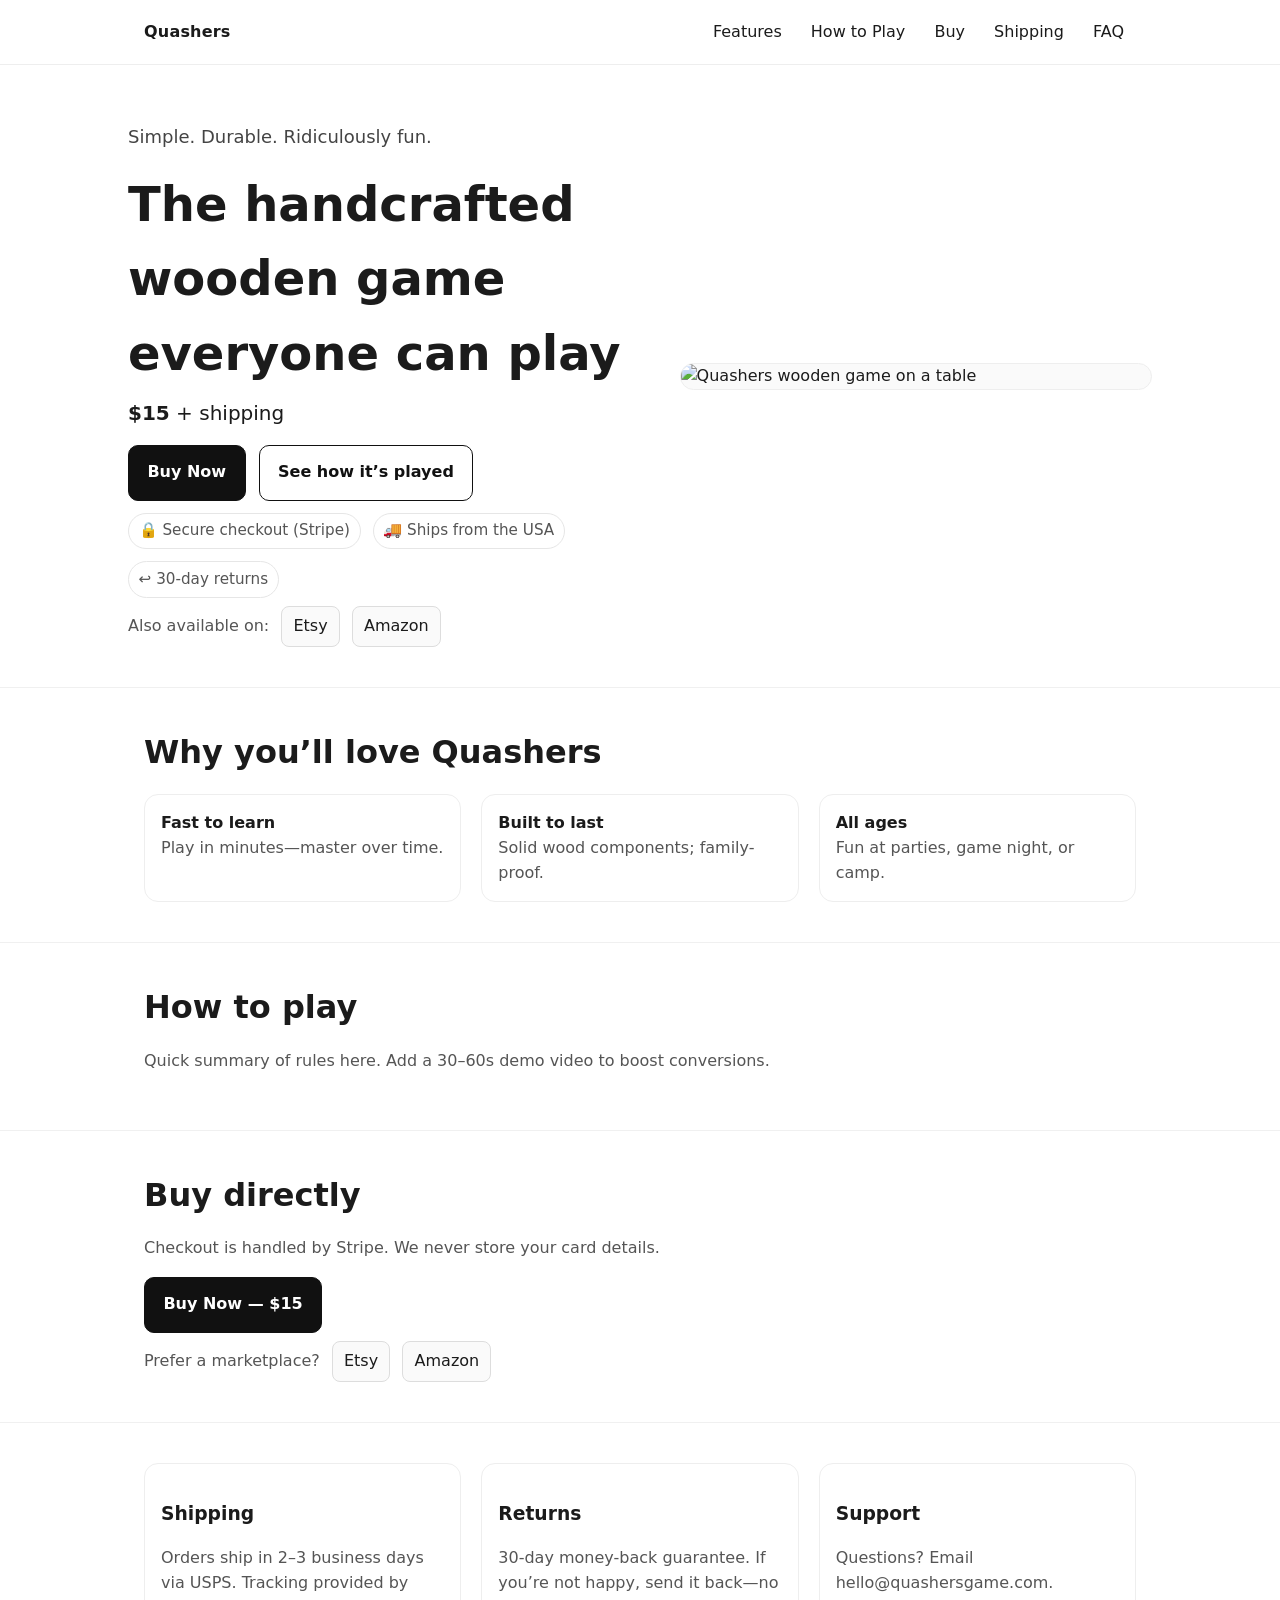
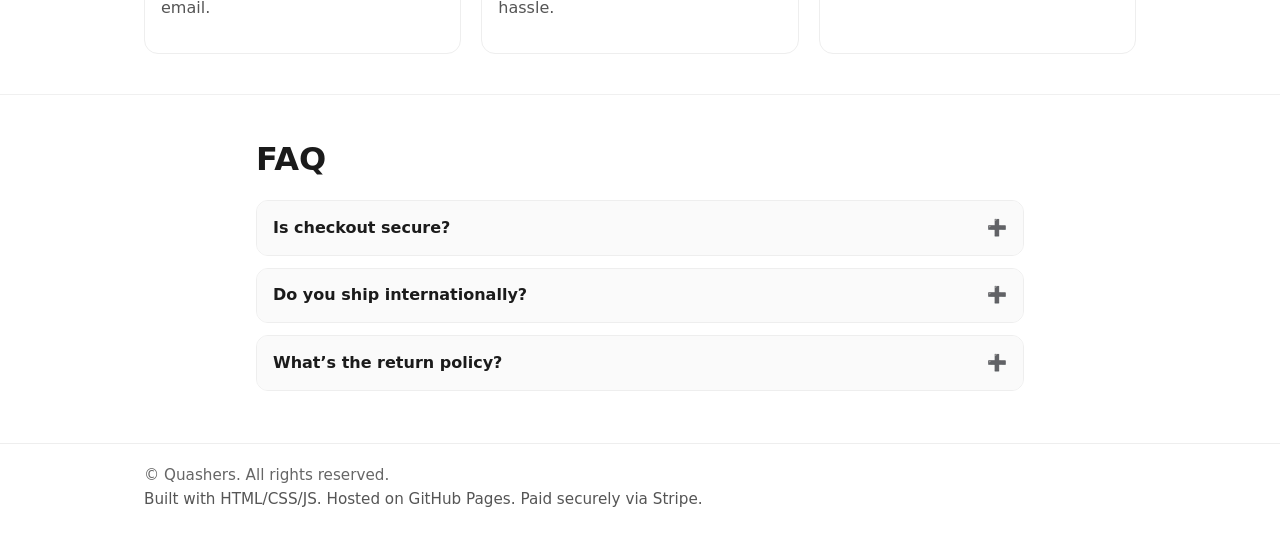
==== index.html @ 30becf54 "Update index.html" ====
<!doctype html>
<html lang="en">
<head>
  <meta charset="utf-8" />
  <meta name="viewport" content="width=device-width, initial-scale=1" />
  <title>Quashers — Handcrafted Wooden Game</title>
  <meta name="description" content="Quashers is a simple, durable, ridiculously fun wooden game. Buy direct with secure checkout." />
  <link rel="icon" href="/favicon.ico" />
  <style>
    :root {
      --max: 1024px;
      --pad: 1rem;
    }
    /* Base */
    * { box-sizing: border-box; }
    body { margin: 0; font-family: system-ui, -apple-system, Segoe UI, Roboto, Helvetica, Arial, sans-serif; line-height: 1.55; color: #1b1b1b; background: #fff; }
    img { max-width: 100%; height: auto; display: block; }
    a { color: inherit; text-decoration: none; }
    .wrap { max-width: var(--max); margin: 0 auto; padding: 0 var(--pad); }

    /* Header */
    header { border-bottom: 1px solid #eee; position: sticky; top: 0; background: #fff; z-index: 10; }
    .nav { display: flex; align-items: center; justify-content: space-between; height: 64px; }
    .brand { font-weight: 700; letter-spacing: .2px; }
    .nav a { padding: .5rem .75rem; border-radius: 8px; }
    .nav a:hover { background: #f4f4f4; }

    /* Hero */
    .hero { display: grid; gap: 2rem; grid-template-columns: 1.1fr 1fr; align-items: center; padding: 2.5rem 0; }
    .hero h1 { font-size: clamp(2rem, 5vw, 3rem); margin: .25rem 0 .5rem; }
    .tag { font-size: 1.125rem; color: #444; margin-bottom: 1rem; }
    .price { font-size: 1.25rem; margin: .5rem 0 1rem; }
    .btn {
      display: inline-block; padding: .9rem 1.15rem; border: 1px solid #111; border-radius: 10px;
      background: #111; color: #fff; font-weight: 600; transition: transform .03s ease;
    }
    .btn:hover { transform: translateY(-1px); }
    .btn.secondary { background: transparent; color: #111; margin-left: .5rem; }

    .hero-media { border: 1px solid #eee; border-radius: 16px; overflow: hidden; background: #fafafa; }
    .meta { display: flex; gap: .75rem; align-items: center; margin-top: .75rem; font-size: .95rem; color: #555; flex-wrap: wrap; }
    .badge { display: inline-flex; align-items: center; gap: .4rem; padding: .35rem .6rem; border: 1px solid #e6e6e6; border-radius: 999px; background: #fff; }

    /* Sections */
    section { padding: 2.5rem 0; border-top: 1px solid #f0f0f0; }
    h2 { margin: 0 0 1rem; font-size: clamp(1.5rem, 3.5vw, 2rem); }
    .cols-3 { display: grid; gap: 1.25rem; grid-template-columns: repeat(3, 1fr); }
    .card { border: 1px solid #eee; border-radius: 14px; padding: 1rem; background: #fff; }
    .muted { color: #555; }

    /* Alt purchase row */
    .alt { display: flex; gap: .75rem; align-items: center; flex-wrap: wrap; margin-top: .5rem; }
    .alt a { padding: .45rem .7rem; border: 1px solid #ddd; border-radius: 8px; background: #fafafa; }
    .alt a:hover { background: #f2f2f2; }

    /* FAQ */
    .faq { max-width: 800px; }
    .faq-item { border: 1px solid #eee; border-radius: 12px; margin-bottom: .75rem; overflow: hidden; }
    .faq-q { display: flex; justify-content: space-between; padding: .9rem 1rem; font-weight: 600; cursor: pointer; background: #fafafa; }
    .faq-a { max-height: 0; overflow: hidden; transition: max-height .2s ease; background: #fff; }
    .faq-a-inner { padding: 0 1rem 1rem; color: #444; }

    /* Footer */
    footer { border-top: 1px solid #eee; padding: 1.25rem 0 3rem; color: #666; font-size: .95rem; }

    /* Responsive */
    @media (max-width: 880px) {
      .hero { grid-template-columns: 1fr; }
    }
  </style>
</head>
<body>
  <!-- Header -->
  <header>
    <div class="wrap nav">
      <div class="brand">Quashers</div>
      <nav class="links">
        <a href="#features">Features</a>
        <a href="#how">How to Play</a>
        <a href="#buy">Buy</a>
        <a href="#shipping">Shipping</a>
        <a href="#faq">FAQ</a>
      </nav>
    </div>
  </header>

  <!-- Hero -->
  <div class="wrap hero">
    <div>
      <p class="tag">Simple. Durable. Ridiculously fun.</p>
      <h1>The handcrafted wooden game everyone can play</h1>
      <p class="price"><strong>$15</strong> + shipping</p>

      <!-- Replace data-buy with your Stripe Payment Link -->
      <div>
        <a class="btn" href="#" data-buy>Buy Now</a>
        <a class="btn secondary" href="#how">See how it’s played</a>
      </div>

      <div class="meta">
        <span class="badge">🔒 Secure checkout (Stripe)</span>
        <span class="badge">🚚 Ships from the USA</span>
        <span class="badge">↩️ 30-day returns</span>
      </div>

      <!-- Alternate purchase outlets -->
      <div class="alt">
        <span class="muted">Also available on:</span>
        <a href="https://www.etsy.com" target="_blank" rel="noopener">Etsy</a>
        <a href="https://www.amazon.com" target="_blank" rel="noopener">Amazon</a>
      </div>
    </div>

    <!-- Swap image for a short demo video if you have one -->
    <div class="hero-media">
      <!-- Example image path: /assets/img/hero.jpg -->
      <img src="/assets/img/hero.jpg" alt="Quashers wooden game on a table" />
    </div>
  </div>

  <!-- Features -->
  <section id="features">
    <div class="wrap">
      <h2>Why you’ll love Quashers</h2>
      <div class="cols-3">
        <div class="card"><strong>Fast to learn</strong><br><span class="muted">Play in minutes—master over time.</span></div>
        <div class="card"><strong>Built to last</strong><br><span class="muted">Solid wood components; family-proof.</span></div>
        <div class="card"><strong>All ages</strong><br><span class="muted">Fun at parties, game night, or camp.</span></div>
      </div>
    </div>
  </section>

  <!-- How to play -->
  <section id="how">
    <div class="wrap">
      <h2>How to play</h2>
      <p class="muted">Quick summary of rules here. Add a 30–60s demo video to boost conversions.</p>
      <!-- Optional video (replace with your clip) -->
      <!-- <video controls width="100%" poster="/assets/img/video-poster.jpg">
        <source src="/assets/video/demo.mp4" type="video/mp4" />
      </video> -->
    </div>
  </section>

  <!-- Buy (dedicated anchor spot) -->
  <section id="buy">
    <div class="wrap">
      <h2>Buy directly</h2>
      <p class="muted">Checkout is handled by Stripe. We never store your card details.</p>
      <a class="btn" href="#" data-buy>Buy Now — $15</a>
      <div class="alt">
        <span class="muted">Prefer a marketplace?</span>
        <a href="https://www.etsy.com" target="_blank" rel="noopener">Etsy</a>
        <a href="https://www.amazon.com" target="_blank" rel="noopener">Amazon</a>
      </div>
    </div>
  </section>

  <!-- Shipping & Refund -->
  <section id="shipping">
    <div class="wrap cols-3">
      <div class="card">
        <h3>Shipping</h3>
        <p class="muted">Orders ship in 2–3 business days via USPS. Tracking provided by email.</p>
      </div>
      <div class="card">
        <h3>Returns</h3>
        <p class="muted">30-day money-back guarantee. If you’re not happy, send it back—no hassle.</p>
      </div>
      <div class="card">
        <h3>Support</h3>
        <p class="muted">Questions? Email <a href="mailto:hello@quashersgame.com">hello@quashersgame.com</a>.</p>
      </div>
    </div>
  </section>

  <!-- FAQ -->
  <section id="faq">
    <div class="wrap faq">
      <h2>FAQ</h2>

      <div class="faq-item">
        <div class="faq-q">Is checkout secure?<span>➕</span></div>
        <div class="faq-a"><div class="faq-a-inner">Yes—Stripe handles all payments with industry-standard security. We never see or store your card info.</div></div>
      </div>

      <div class="faq-item">
        <div class="faq-q">Do you ship internationally?<span>➕</span></div>
        <div class="faq-a"><div class="faq-a-inner">Starting with U.S. only; international shipping coming soon.</div></div>
      </div>

      <div class="faq-item">
        <div class="faq-q">What’s the return policy?<span>➕</span></div>
        <div class="faq-a"><div class="faq-a-inner">30-day money-back guarantee—no questions asked. Email us and we’ll take care of you.</div></div>
      </div>
    </div>
  </section>

  <footer>
    <div class="wrap">
      <div>© <span id="year"></span> Quashers. All rights reserved.</div>
      <div class="muted">Built with HTML/CSS/JS. Hosted on GitHub Pages. Paid securely via Stripe.</div>
    </div>
  </footer>

  <!-- Hook up behavior -->
  <script src="/assets/js/index.js" defer></script>
</body>
</html>
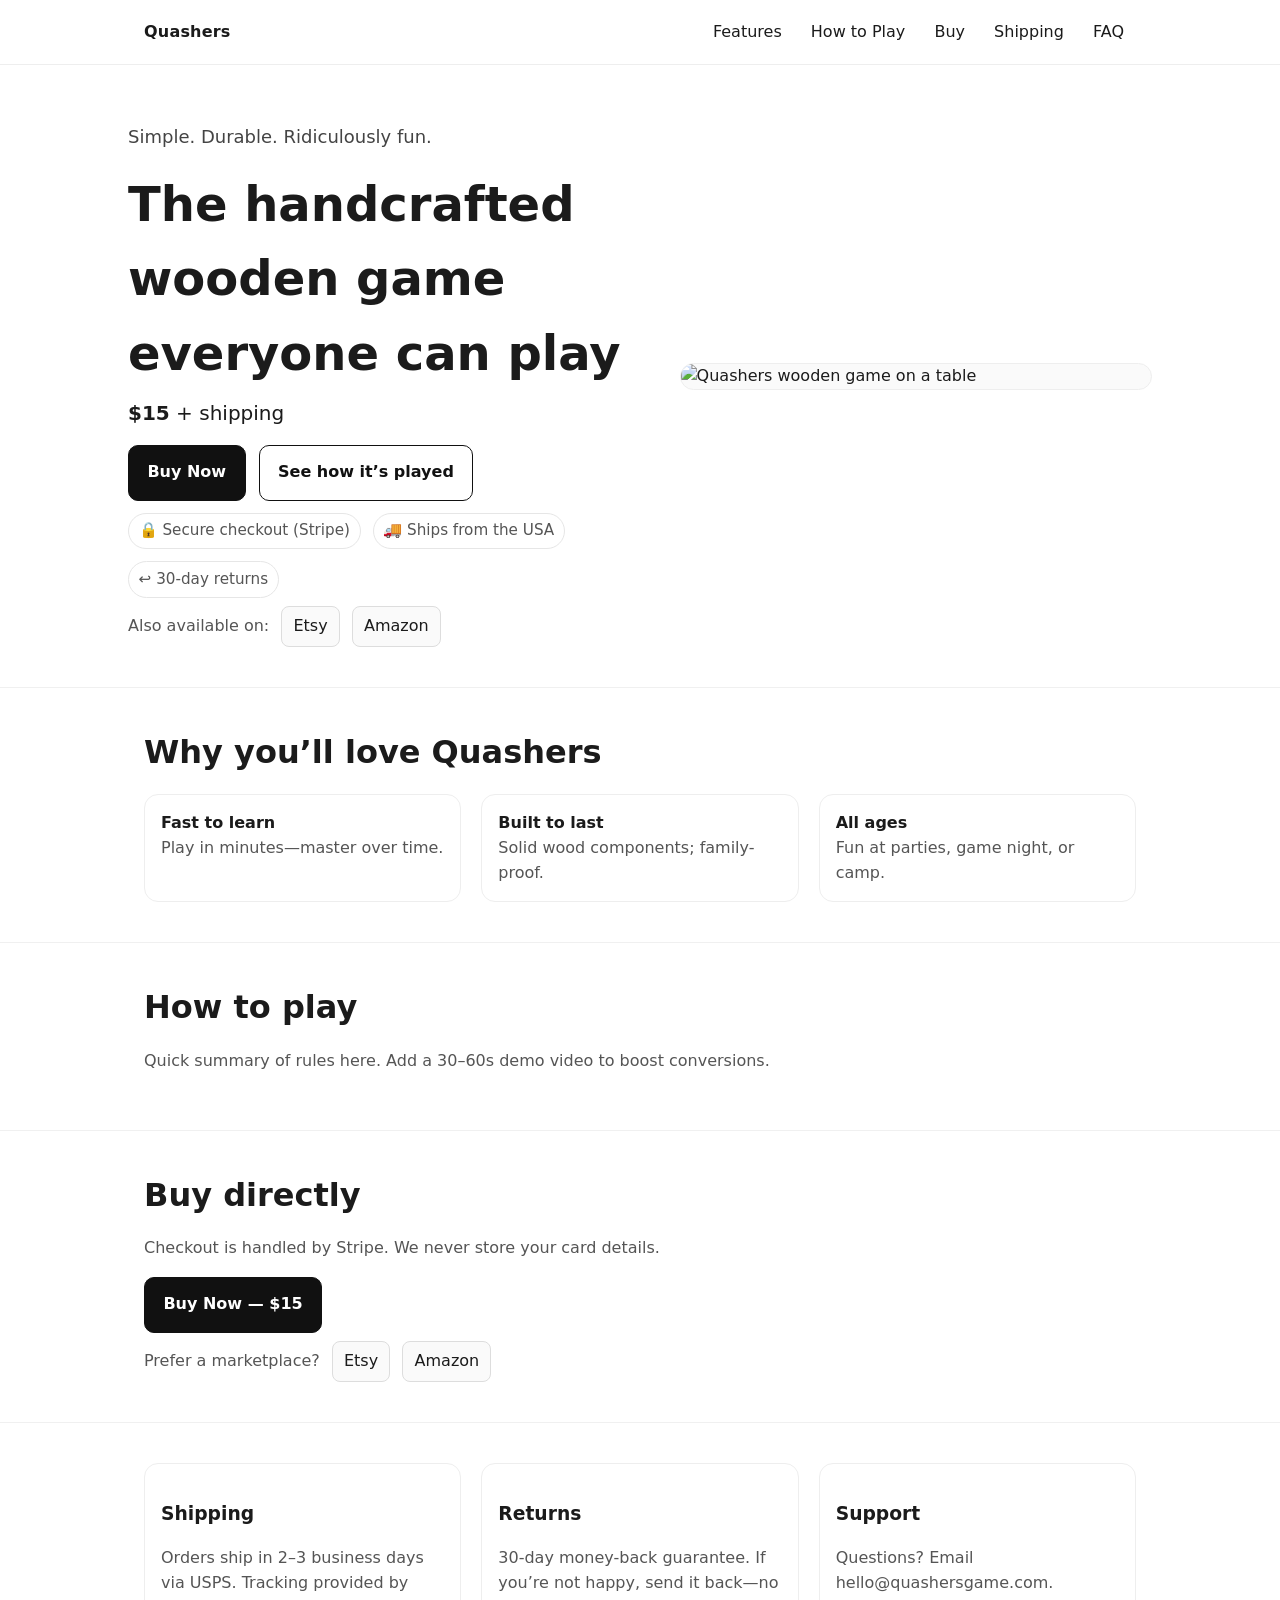
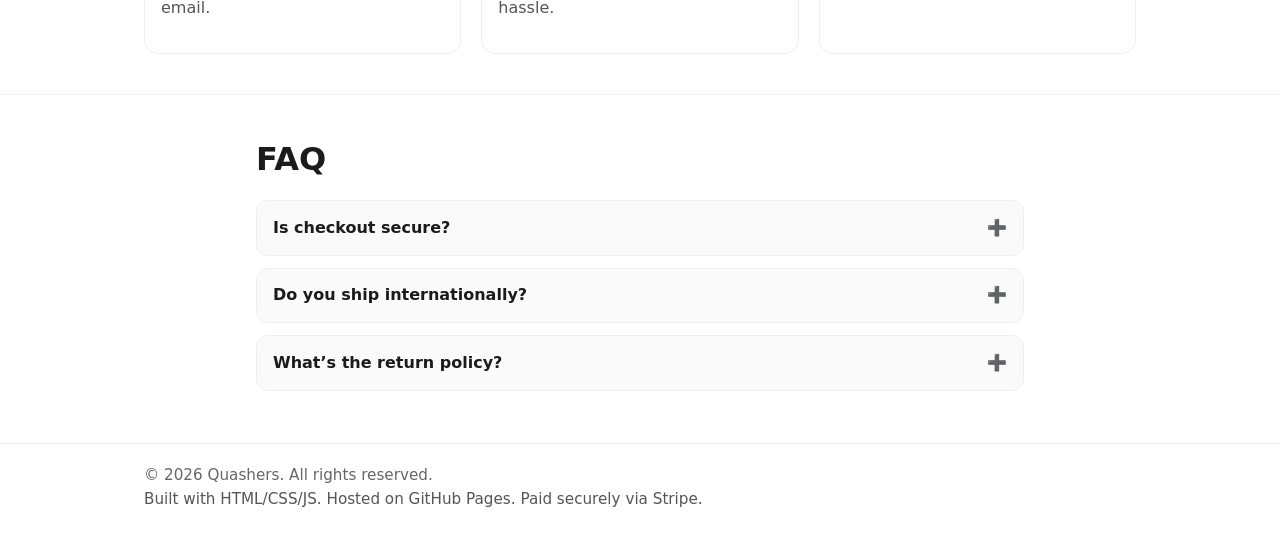
==== commit f112215d: "Testing mis-spelled titled" ====
--- a/index.html
+++ b/index.html
@@ -3,7 +3,7 @@
 <head>
   <meta charset="utf-8" />
   <meta name="viewport" content="width=device-width, initial-scale=1" />
-  <title>Quashers — Handcrafted Wooden Game</title>
+  <title>Quashers — Handrafted Wooden Game</title>
   <meta name="description" content="Quashers is a simple, durable, ridiculously fun wooden game. Buy direct with secure checkout." />
   <link rel="icon" href="/favicon.ico" />
   <style>
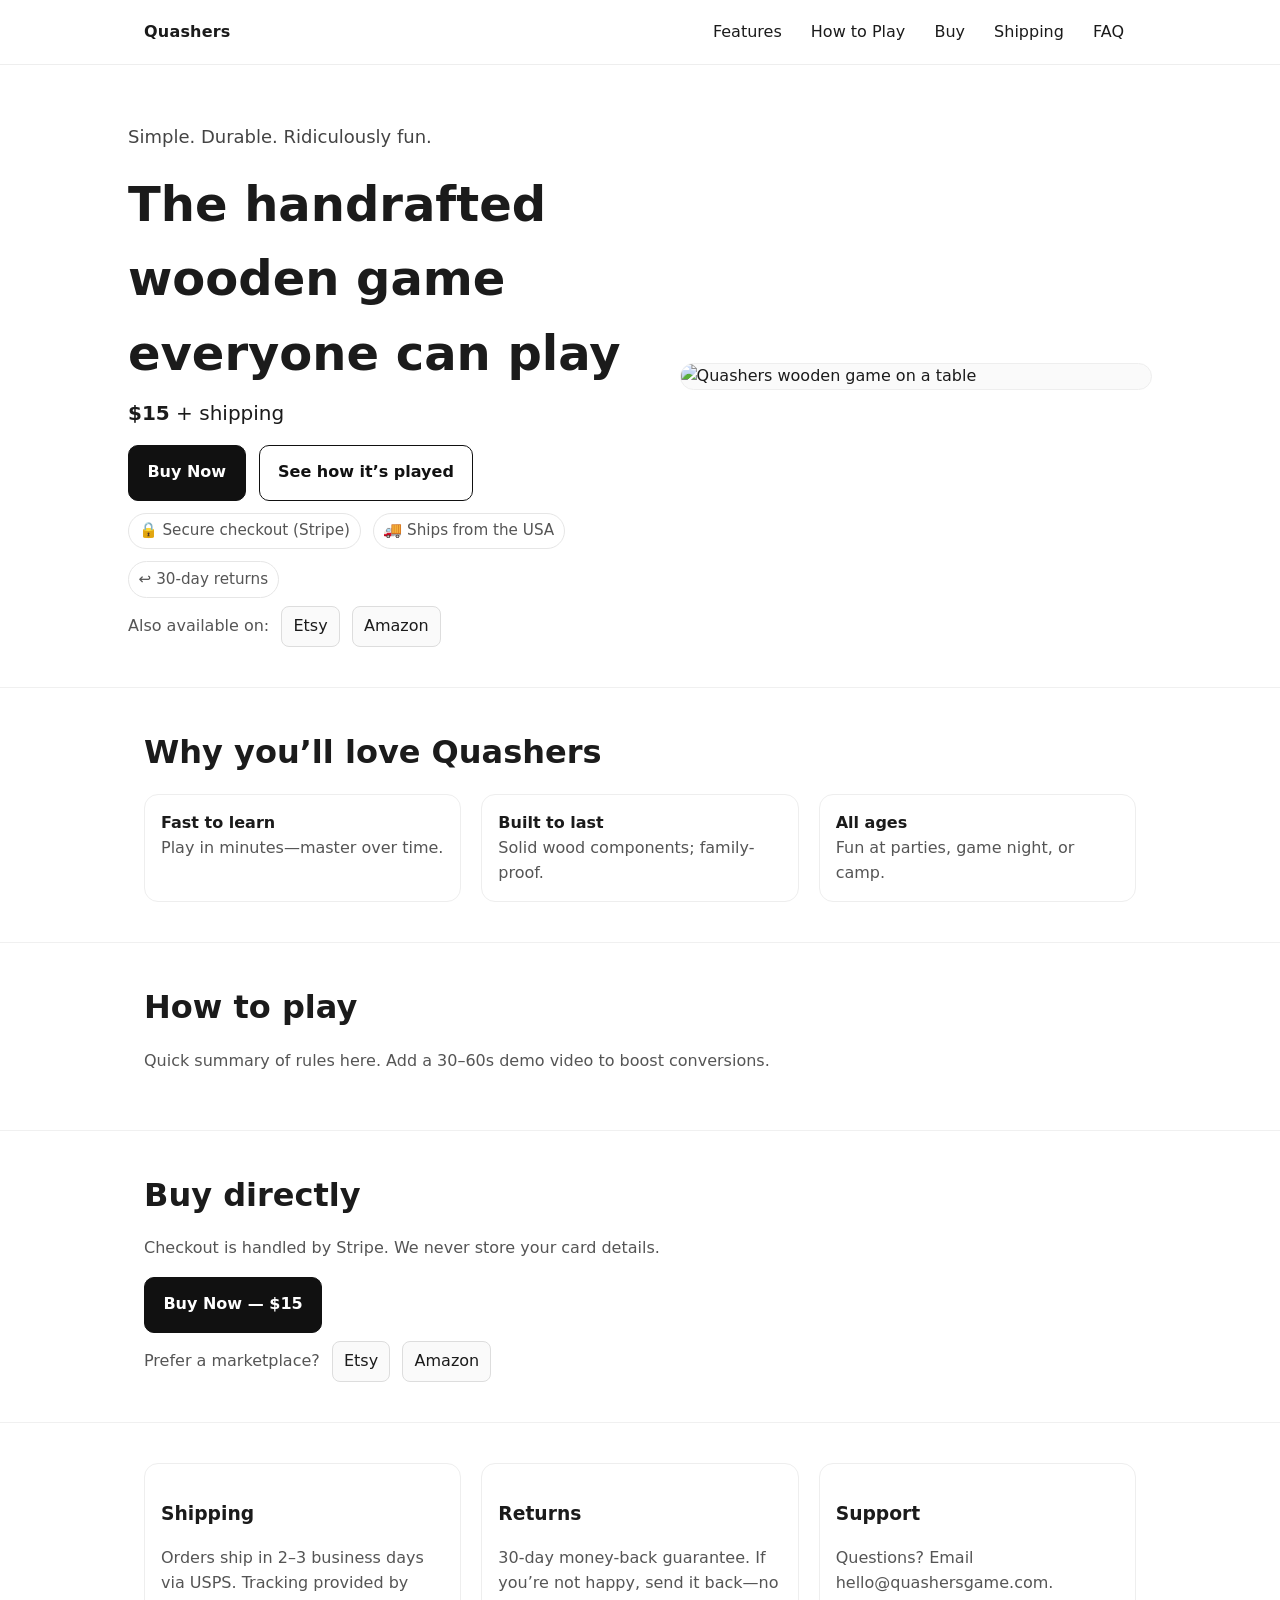
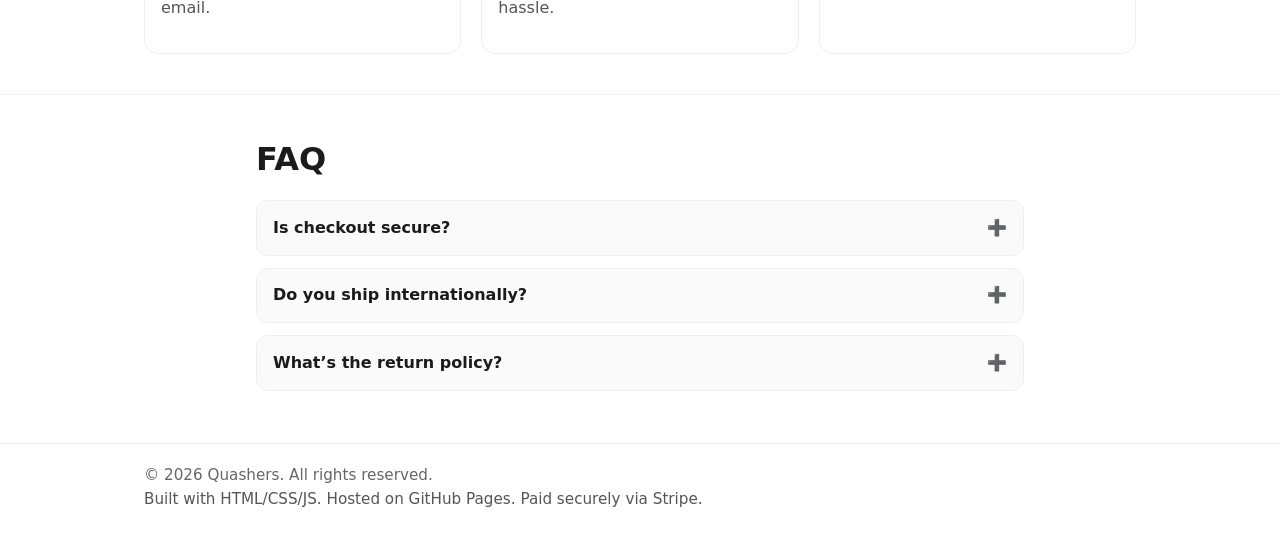
==== commit a659105b: "Test this small change" ====
--- a/index.html
+++ b/index.html
@@ -88,7 +88,7 @@
   <div class="wrap hero">
     <div>
       <p class="tag">Simple. Durable. Ridiculously fun.</p>
-      <h1>The handcrafted wooden game everyone can play</h1>
+      <h1>The handrafted wooden game everyone can play</h1>
       <p class="price"><strong>$15</strong> + shipping</p>
 
       <!-- Replace data-buy with your Stripe Payment Link -->
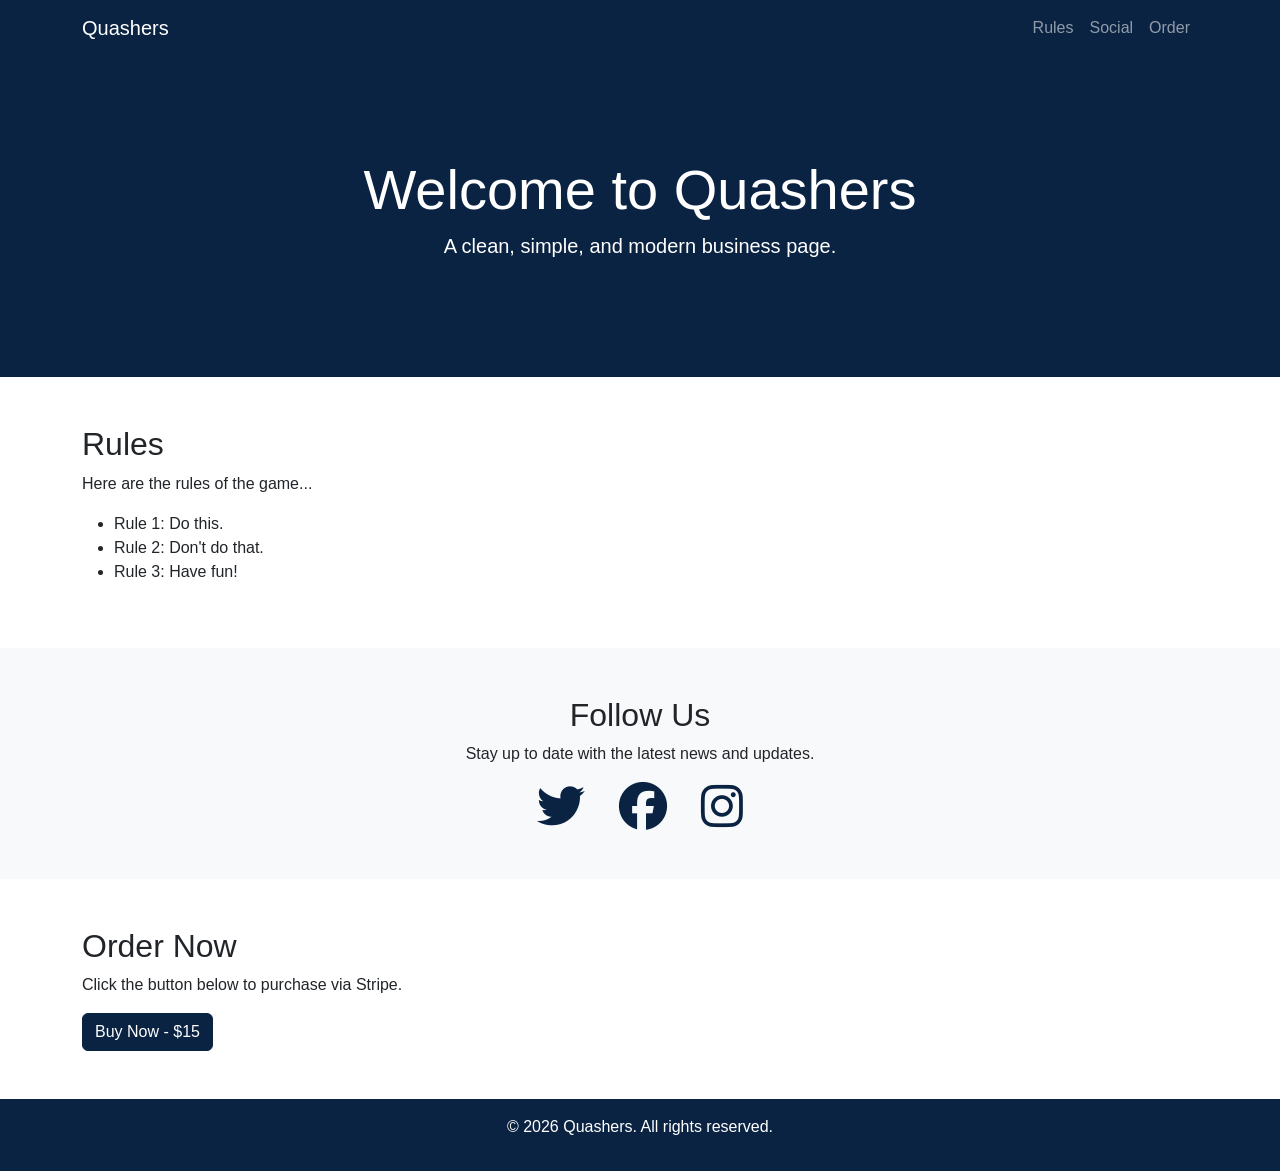
==== commit 4065b729: "Testing New Clean Website model" ====
--- a/index.html
+++ b/index.html
@@ -1,209 +1,94 @@
-<!doctype html>
+<!DOCTYPE html>
 <html lang="en">
 <head>
-  <meta charset="utf-8" />
-  <meta name="viewport" content="width=device-width, initial-scale=1" />
-  <title>Quashers — Handrafted Wooden Game</title>
-  <meta name="description" content="Quashers is a simple, durable, ridiculously fun wooden game. Buy direct with secure checkout." />
-  <link rel="icon" href="/favicon.ico" />
-  <style>
-    :root {
-      --max: 1024px;
-      --pad: 1rem;
-    }
-    /* Base */
-    * { box-sizing: border-box; }
-    body { margin: 0; font-family: system-ui, -apple-system, Segoe UI, Roboto, Helvetica, Arial, sans-serif; line-height: 1.55; color: #1b1b1b; background: #fff; }
-    img { max-width: 100%; height: auto; display: block; }
-    a { color: inherit; text-decoration: none; }
-    .wrap { max-width: var(--max); margin: 0 auto; padding: 0 var(--pad); }
-
-    /* Header */
-    header { border-bottom: 1px solid #eee; position: sticky; top: 0; background: #fff; z-index: 10; }
-    .nav { display: flex; align-items: center; justify-content: space-between; height: 64px; }
-    .brand { font-weight: 700; letter-spacing: .2px; }
-    .nav a { padding: .5rem .75rem; border-radius: 8px; }
-    .nav a:hover { background: #f4f4f4; }
-
-    /* Hero */
-    .hero { display: grid; gap: 2rem; grid-template-columns: 1.1fr 1fr; align-items: center; padding: 2.5rem 0; }
-    .hero h1 { font-size: clamp(2rem, 5vw, 3rem); margin: .25rem 0 .5rem; }
-    .tag { font-size: 1.125rem; color: #444; margin-bottom: 1rem; }
-    .price { font-size: 1.25rem; margin: .5rem 0 1rem; }
-    .btn {
-      display: inline-block; padding: .9rem 1.15rem; border: 1px solid #111; border-radius: 10px;
-      background: #111; color: #fff; font-weight: 600; transition: transform .03s ease;
-    }
-    .btn:hover { transform: translateY(-1px); }
-    .btn.secondary { background: transparent; color: #111; margin-left: .5rem; }
-
-    .hero-media { border: 1px solid #eee; border-radius: 16px; overflow: hidden; background: #fafafa; }
-    .meta { display: flex; gap: .75rem; align-items: center; margin-top: .75rem; font-size: .95rem; color: #555; flex-wrap: wrap; }
-    .badge { display: inline-flex; align-items: center; gap: .4rem; padding: .35rem .6rem; border: 1px solid #e6e6e6; border-radius: 999px; background: #fff; }
-
-    /* Sections */
-    section { padding: 2.5rem 0; border-top: 1px solid #f0f0f0; }
-    h2 { margin: 0 0 1rem; font-size: clamp(1.5rem, 3.5vw, 2rem); }
-    .cols-3 { display: grid; gap: 1.25rem; grid-template-columns: repeat(3, 1fr); }
-    .card { border: 1px solid #eee; border-radius: 14px; padding: 1rem; background: #fff; }
-    .muted { color: #555; }
-
-    /* Alt purchase row */
-    .alt { display: flex; gap: .75rem; align-items: center; flex-wrap: wrap; margin-top: .5rem; }
-    .alt a { padding: .45rem .7rem; border: 1px solid #ddd; border-radius: 8px; background: #fafafa; }
-    .alt a:hover { background: #f2f2f2; }
-
-    /* FAQ */
-    .faq { max-width: 800px; }
-    .faq-item { border: 1px solid #eee; border-radius: 12px; margin-bottom: .75rem; overflow: hidden; }
-    .faq-q { display: flex; justify-content: space-between; padding: .9rem 1rem; font-weight: 600; cursor: pointer; background: #fafafa; }
-    .faq-a { max-height: 0; overflow: hidden; transition: max-height .2s ease; background: #fff; }
-    .faq-a-inner { padding: 0 1rem 1rem; color: #444; }
-
-    /* Footer */
-    footer { border-top: 1px solid #eee; padding: 1.25rem 0 3rem; color: #666; font-size: .95rem; }
-
-    /* Responsive */
-    @media (max-width: 880px) {
-      .hero { grid-template-columns: 1fr; }
-    }
-  </style>
+  <meta charset="UTF-8">
+  <meta name="viewport" content="width=device-width, initial-scale=1.0">
+  <title>Quashers - Clean Business Page</title>
+  <!-- Bootstrap CSS -->
+  <link href="https://cdn.jsdelivr.net/npm/bootstrap@5.3.0/dist/css/bootstrap.min.css" rel="stylesheet">
+  <!-- Font Awesome -->
+  <link rel="stylesheet" href="https://cdnjs.cloudflare.com/ajax/libs/font-awesome/6.4.0/css/all.min.css">
+  <!-- Custom CSS -->
+  <link rel="stylesheet" href="assets/css/style.css">
 </head>
 <body>
-  <!-- Header -->
-  <header>
-    <div class="wrap nav">
-      <div class="brand">Quashers</div>
-      <nav class="links">
-        <a href="#features">Features</a>
-        <a href="#how">How to Play</a>
-        <a href="#buy">Buy</a>
-        <a href="#shipping">Shipping</a>
-        <a href="#faq">FAQ</a>
-      </nav>
+
+  <!-- Navigation -->
+  <nav class="navbar navbar-expand-lg navbar-dark bg-dark-blue">
+    <div class="container">
+      <a class="navbar-brand" href="#">Quashers</a>
+      <button class="navbar-toggler" type="button" data-bs-toggle="collapse" data-bs-target="#navbarNav" aria-controls="navbarNav" aria-expanded="false" aria-label="Toggle navigation">
+        <span class="navbar-toggler-icon"></span>
+      </button>
+      <div class="collapse navbar-collapse" id="navbarNav">
+        <ul class="navbar-nav ms-auto">
+          <li class="nav-item">
+            <a class="nav-link" href="#rules">Rules</a>
+          </li>
+          <li class="nav-item">
+            <a class="nav-link" href="#social">Social</a>
+          </li>
+          <li class="nav-item">
+            <a class="nav-link" href="#order">Order</a>
+          </li>
+        </ul>
+      </div>
+    </div>
+  </nav>
+
+  <!-- Hero Section -->
+  <header class="hero text-white text-center">
+    <div class="container">
+      <h1 class="display-4">Welcome to Quashers</h1>
+      <p class="lead">A clean, simple, and modern business page.</p>
     </div>
   </header>
 
-  <!-- Hero -->
-  <div class="wrap hero">
-    <div>
-      <p class="tag">Simple. Durable. Ridiculously fun.</p>
-      <h1>The handrafted wooden game everyone can play</h1>
-      <p class="price"><strong>$15</strong> + shipping</p>
-
-      <!-- Replace data-buy with your Stripe Payment Link -->
-      <div>
-        <a class="btn" href="#" data-buy>Buy Now</a>
-        <a class="btn secondary" href="#how">See how it’s played</a>
-      </div>
-
-      <div class="meta">
-        <span class="badge">🔒 Secure checkout (Stripe)</span>
-        <span class="badge">🚚 Ships from the USA</span>
-        <span class="badge">↩️ 30-day returns</span>
-      </div>
-
-      <!-- Alternate purchase outlets -->
-      <div class="alt">
-        <span class="muted">Also available on:</span>
-        <a href="https://www.etsy.com" target="_blank" rel="noopener">Etsy</a>
-        <a href="https://www.amazon.com" target="_blank" rel="noopener">Amazon</a>
-      </div>
-    </div>
-
-    <!-- Swap image for a short demo video if you have one -->
-    <div class="hero-media">
-      <!-- Example image path: /assets/img/hero.jpg -->
-      <img src="/assets/img/hero.jpg" alt="Quashers wooden game on a table" />
-    </div>
-  </div>
-
-  <!-- Features -->
-  <section id="features">
-    <div class="wrap">
-      <h2>Why you’ll love Quashers</h2>
-      <div class="cols-3">
-        <div class="card"><strong>Fast to learn</strong><br><span class="muted">Play in minutes—master over time.</span></div>
-        <div class="card"><strong>Built to last</strong><br><span class="muted">Solid wood components; family-proof.</span></div>
-        <div class="card"><strong>All ages</strong><br><span class="muted">Fun at parties, game night, or camp.</span></div>
-      </div>
+  <!-- Rules Section -->
+  <section id="rules" class="py-5">
+    <div class="container">
+      <h2>Rules</h2>
+      <p>Here are the rules of the game...</p>
+      <ul>
+        <li>Rule 1: Do this.</li>
+        <li>Rule 2: Don't do that.</li>
+        <li>Rule 3: Have fun!</li>
+      </ul>
     </div>
   </section>
 
-  <!-- How to play -->
-  <section id="how">
-    <div class="wrap">
-      <h2>How to play</h2>
-      <p class="muted">Quick summary of rules here. Add a 30–60s demo video to boost conversions.</p>
-      <!-- Optional video (replace with your clip) -->
-      <!-- <video controls width="100%" poster="/assets/img/video-poster.jpg">
-        <source src="/assets/video/demo.mp4" type="video/mp4" />
-      </video> -->
+  <!-- Social Media Section -->
+  <section id="social" class="bg-light py-5">
+    <div class="container text-center">
+      <h2>Follow Us</h2>
+      <p>Stay up to date with the latest news and updates.</p>
+      <a href="#" class="social-icon"><i class="fab fa-twitter fa-3x"></i></a>
+      <a href="#" class="social-icon"><i class="fab fa-facebook fa-3x"></i></a>
+      <a href="#" class="social-icon"><i class="fab fa-instagram fa-3x"></i></a>
     </div>
   </section>
 
-  <!-- Buy (dedicated anchor spot) -->
-  <section id="buy">
-    <div class="wrap">
-      <h2>Buy directly</h2>
-      <p class="muted">Checkout is handled by Stripe. We never store your card details.</p>
-      <a class="btn" href="#" data-buy>Buy Now — $15</a>
-      <div class="alt">
-        <span class="muted">Prefer a marketplace?</span>
-        <a href="https://www.etsy.com" target="_blank" rel="noopener">Etsy</a>
-        <a href="https://www.amazon.com" target="_blank" rel="noopener">Amazon</a>
-      </div>
+  <!-- Order Section -->
+  <section id="order" class="py-5">
+    <div class="container">
+      <h2>Order Now</h2>
+      <p>Click the button below to purchase via Stripe.</p>
+      <button id="stripe-checkout" class="btn btn-primary">Buy Now - $15</button>
     </div>
   </section>
 
-  <!-- Shipping & Refund -->
-  <section id="shipping">
-    <div class="wrap cols-3">
-      <div class="card">
-        <h3>Shipping</h3>
-        <p class="muted">Orders ship in 2–3 business days via USPS. Tracking provided by email.</p>
-      </div>
-      <div class="card">
-        <h3>Returns</h3>
-        <p class="muted">30-day money-back guarantee. If you’re not happy, send it back—no hassle.</p>
-      </div>
-      <div class="card">
-        <h3>Support</h3>
-        <p class="muted">Questions? Email <a href="mailto:hello@quashersgame.com">hello@quashersgame.com</a>.</p>
-      </div>
-    </div>
-  </section>
-
-  <!-- FAQ -->
-  <section id="faq">
-    <div class="wrap faq">
-      <h2>FAQ</h2>
-
-      <div class="faq-item">
-        <div class="faq-q">Is checkout secure?<span>➕</span></div>
-        <div class="faq-a"><div class="faq-a-inner">Yes—Stripe handles all payments with industry-standard security. We never see or store your card info.</div></div>
-      </div>
-
-      <div class="faq-item">
-        <div class="faq-q">Do you ship internationally?<span>➕</span></div>
-        <div class="faq-a"><div class="faq-a-inner">Starting with U.S. only; international shipping coming soon.</div></div>
-      </div>
-
-      <div class="faq-item">
-        <div class="faq-q">What’s the return policy?<span>➕</span></div>
-        <div class="faq-a"><div class="faq-a-inner">30-day money-back guarantee—no questions asked. Email us and we’ll take care of you.</div></div>
-      </div>
-    </div>
-  </section>
-
-  <footer>
-    <div class="wrap">
-      <div>© <span id="year"></span> Quashers. All rights reserved.</div>
-      <div class="muted">Built with HTML/CSS/JS. Hosted on GitHub Pages. Paid securely via Stripe.</div>
+  <!-- Footer -->
+  <footer class="bg-dark-blue text-white text-center py-3">
+    <div class="container">
+      <p>&copy; <span id="year"></span> Quashers. All rights reserved.</p>
     </div>
   </footer>
 
-  <!-- Hook up behavior -->
-  <script src="/assets/js/index.js" defer></script>
+  <!-- Bootstrap JS -->
+  <script src="https://cdn.jsdelivr.net/npm/bootstrap@5.3.0/dist/js/bootstrap.bundle.min.js"></script>
+  <!-- Stripe.js -->
+  <script src="https://js.stripe.com/v3/"></script>
+  <!-- Custom JS -->
+  <script src="assets/js/main.js"></script>
 </body>
 </html>
--- a/assets/css/style.css
+++ b/assets/css/style.css
@@ -0,0 +1,59 @@
+/* Custom CSS */
+
+/* Color Scheme */
+:root {
+  --dark-blue: #0a2342;
+  --light-gray: #f8f9fa;
+  --white: #ffffff;
+}
+
+body {
+  font-family: 'Segoe UI', Tahoma, Geneva, Verdana, sans-serif;
+}
+
+/* Navigation */
+.bg-dark-blue {
+  background-color: var(--dark-blue) !important;
+}
+
+/* Hero Section */
+.hero {
+  background-color: var(--dark-blue);
+  padding: 100px 0;
+}
+
+/* Sections */
+#rules {
+  background-color: var(--white);
+}
+
+#social {
+  background-color: var(--light-gray);
+}
+
+/* Social Icons */
+.social-icon {
+  margin: 0 15px;
+  color: var(--dark-blue);
+  transition: color 0.3s;
+}
+
+.social-icon:hover {
+  color: #0056b3; /* A slightly lighter blue */
+}
+
+/* Order Button */
+#stripe-checkout {
+  background-color: var(--dark-blue);
+  border-color: var(--dark-blue);
+}
+
+#stripe-checkout:hover {
+  background-color: #0056b3;
+  border-color: #0056b3;
+}
+
+/* Footer */
+footer {
+  background-color: var(--dark-blue);
+}
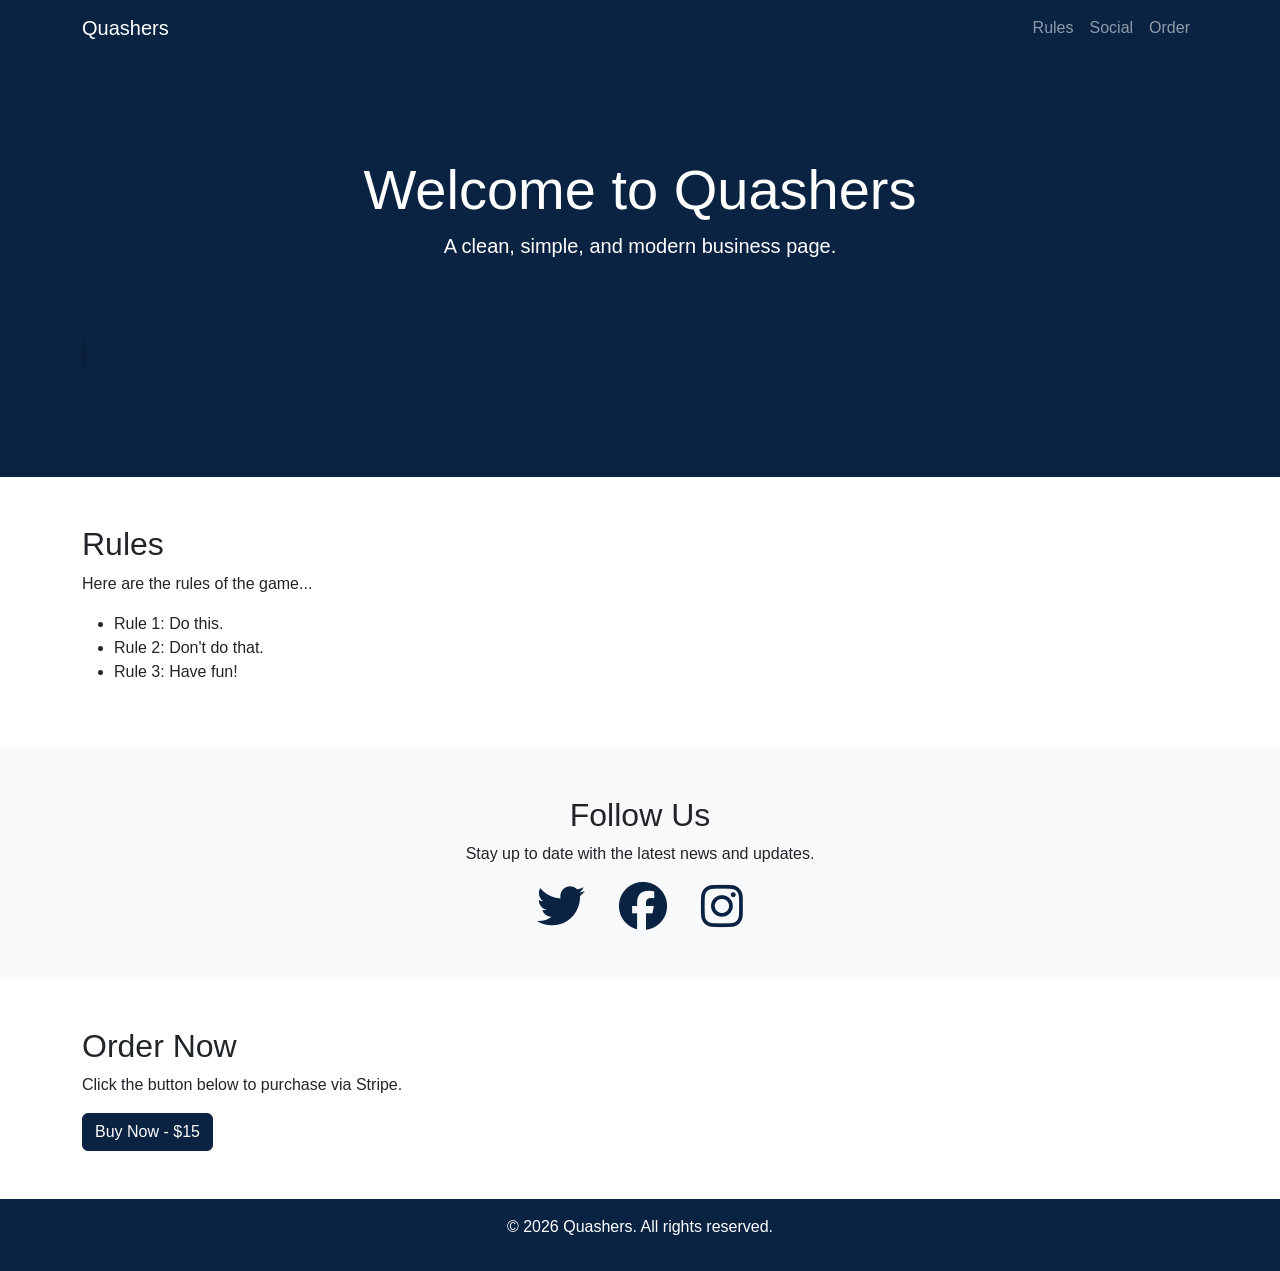
==== commit b5dffea3: "Adding washer animation" ====
--- a/index.html
+++ b/index.html
@@ -41,6 +41,9 @@
     <div class="container">
       <h1 class="display-4">Welcome to Quashers</h1>
       <p class="lead">A clean, simple, and modern business page.</p>
+      <div id="washer-animation-container">
+        <div id="washer"></div>
+      </div>
     </div>
   </header>
 
--- a/assets/css/style.css
+++ b/assets/css/style.css
@@ -57,3 +57,44 @@
 footer {
   background-color: var(--dark-blue);
 }
+
+/* Washer Animation */
+#washer-animation-container {
+  position: relative;
+  height: 100px;
+  width: 100%;
+  overflow: hidden;
+}
+
+#washer {
+  position: absolute;
+  width: 50px;
+  height: 50px;
+  background-color: #c0c0c0; /* Silver */
+  border-radius: 50%;
+  border: 5px solid #a9a9a9; /* Darker silver */
+  box-shadow: 2px 2px 5px rgba(0, 0, 0, 0.3);
+  bottom: 0;
+  left: -50px; /* Start off-screen */
+  animation: bounce 5s linear infinite;
+}
+
+@keyframes bounce {
+  0% {
+    left: -50px;
+    transform: translateY(0) rotate(0deg);
+  }
+  25% {
+    transform: translateY(-50px) rotate(90deg);
+  }
+  50% {
+    transform: translateY(0) rotate(180deg);
+  }
+  75% {
+    transform: translateY(-50px) rotate(270deg);
+  }
+  100% {
+    left: 100%;
+    transform: translateY(0) rotate(360deg);
+  }
+}
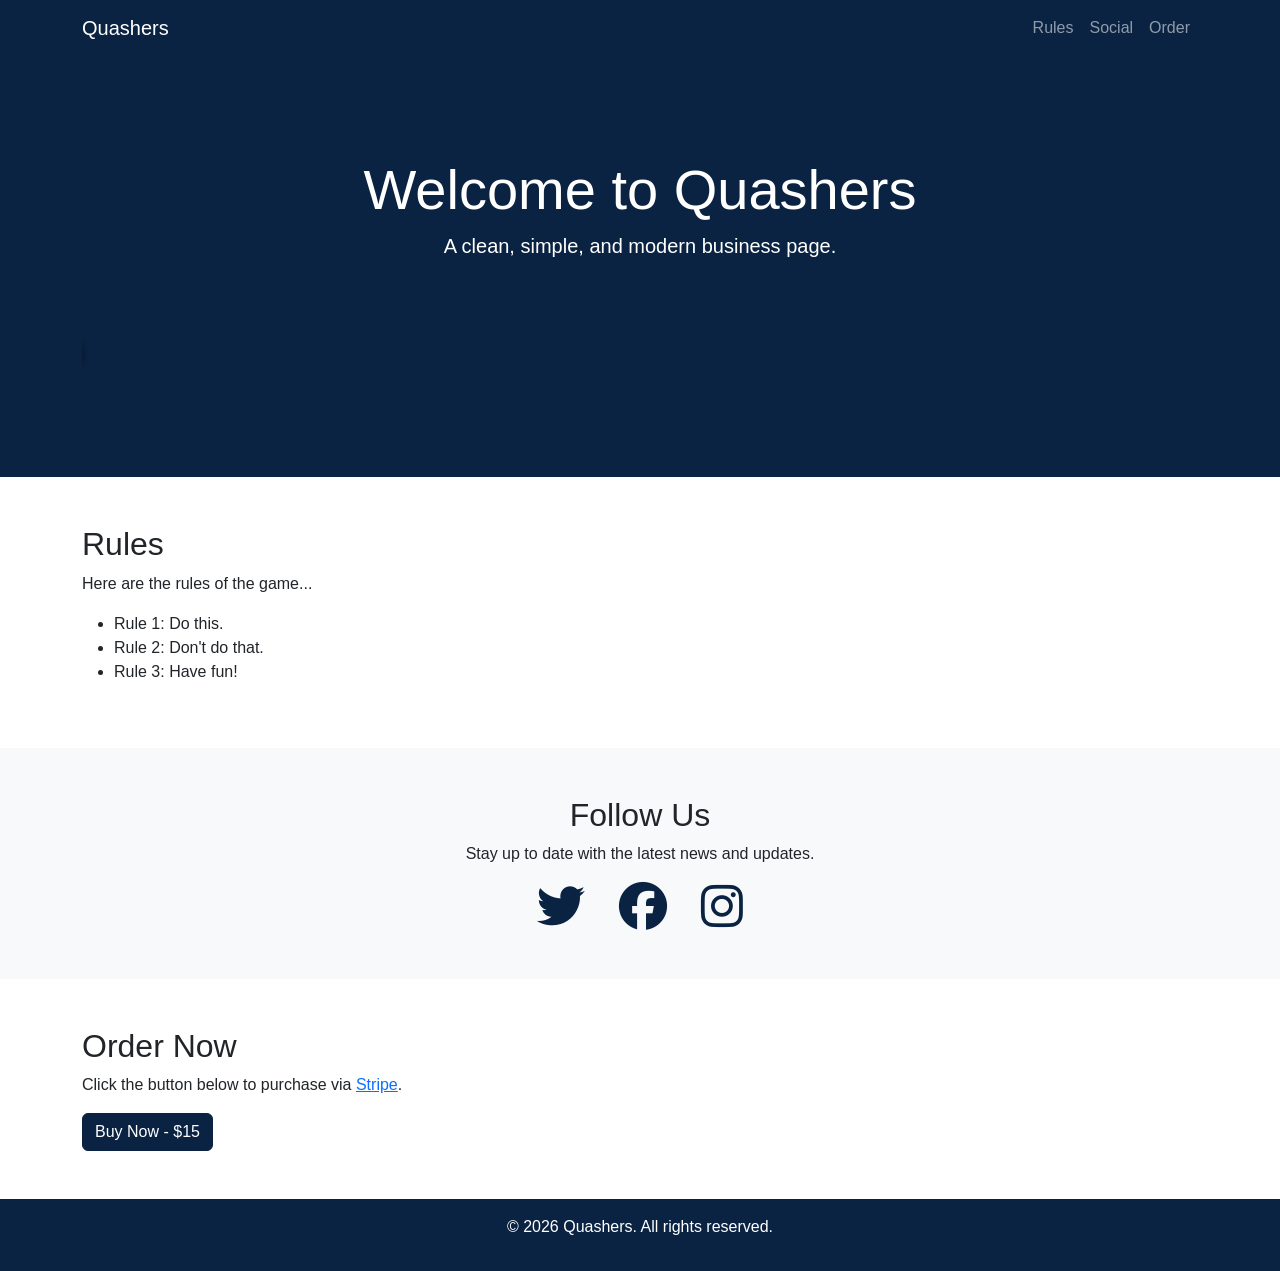
==== commit 43c37ce0: "Merge pull request #5 from quashers/feature/0002 Adding stripe test url" ====
--- a/index.html
+++ b/index.html
@@ -3,13 +3,42 @@
 <head>
   <meta charset="UTF-8">
   <meta name="viewport" content="width=device-width, initial-scale=1.0">
-  <title>Quashers - Clean Business Page</title>
+  
+  <title>Quashers™ - The Ultimate Tabletop Game for Parties and Tailgates</title>
+  
+  <meta name="description" content="Quashers™ is a premium, portable tabletop game designed for high-energy social environments. Perfect for tailgates, parties, and college life. Order yours today!">
+  <meta name="keywords" content="Quashers, tabletop game, party game, social game, wooden game, portable game, tailgating game, college game, bar game, Barstool Sports">
+  
+  <!-- Open Graph / Facebook -->
+  <meta property="og:type" content="website">
+  <meta property="og:url" content="https://quashers.github.io/">
+  <meta property="og:title" content="Quashers™ - The Ultimate Tabletop Game">
+  <meta property="og:description" content="A premium, portable tabletop game for high-energy social environments.">
+  <meta property="og:image" content="https://quashers.github.io/assets/img/hero.jpg">
+
+  <!-- Twitter -->
+  <meta property="twitter:card" content="summary_large_image">
+  <meta property="twitter:url" content="https://quashers.github.io/">
+  <meta property="twitter:title" content="Quashers™ - The Ultimate Tabletop Game">
+  <meta property="twitter:description" content="A premium, portable tabletop game for high-energy social environments.">
+  <meta property="twitter:image" content="https://quashers.github.io/assets/img/hero.jpg">
+
   <!-- Bootstrap CSS -->
   <link href="https://cdn.jsdelivr.net/npm/bootstrap@5.3.0/dist/css/bootstrap.min.css" rel="stylesheet">
   <!-- Font Awesome -->
   <link rel="stylesheet" href="https://cdnjs.cloudflare.com/ajax/libs/font-awesome/6.4.0/css/all.min.css">
   <!-- Custom CSS -->
   <link rel="stylesheet" href="assets/css/style.css">
+
+  <!-- Google tag (gtag.js) -->
+  <script async src="https://www.googletagmanager.com/gtag/js?id=G-HC32YV0S89"></script>
+  <script>
+    window.dataLayer = window.dataLayer || [];
+    function gtag(){dataLayer.push(arguments);}
+    gtag('js', new Date());
+
+    gtag('config', 'G-HC32YV0S89');
+  </script>
 </head>
 <body>
 
@@ -75,7 +104,7 @@
   <section id="order" class="py-5">
     <div class="container">
       <h2>Order Now</h2>
-      <p>Click the button below to purchase via Stripe.</p>
+      <p>Click the button below to purchase via <a href="https://buy.stripe.com/test_aFabJ2a9k3EDaMj7cN7Zu00">Stripe</a>.</p>
       <button id="stripe-checkout" class="btn btn-primary">Buy Now - $15</button>
     </div>
   </section>
